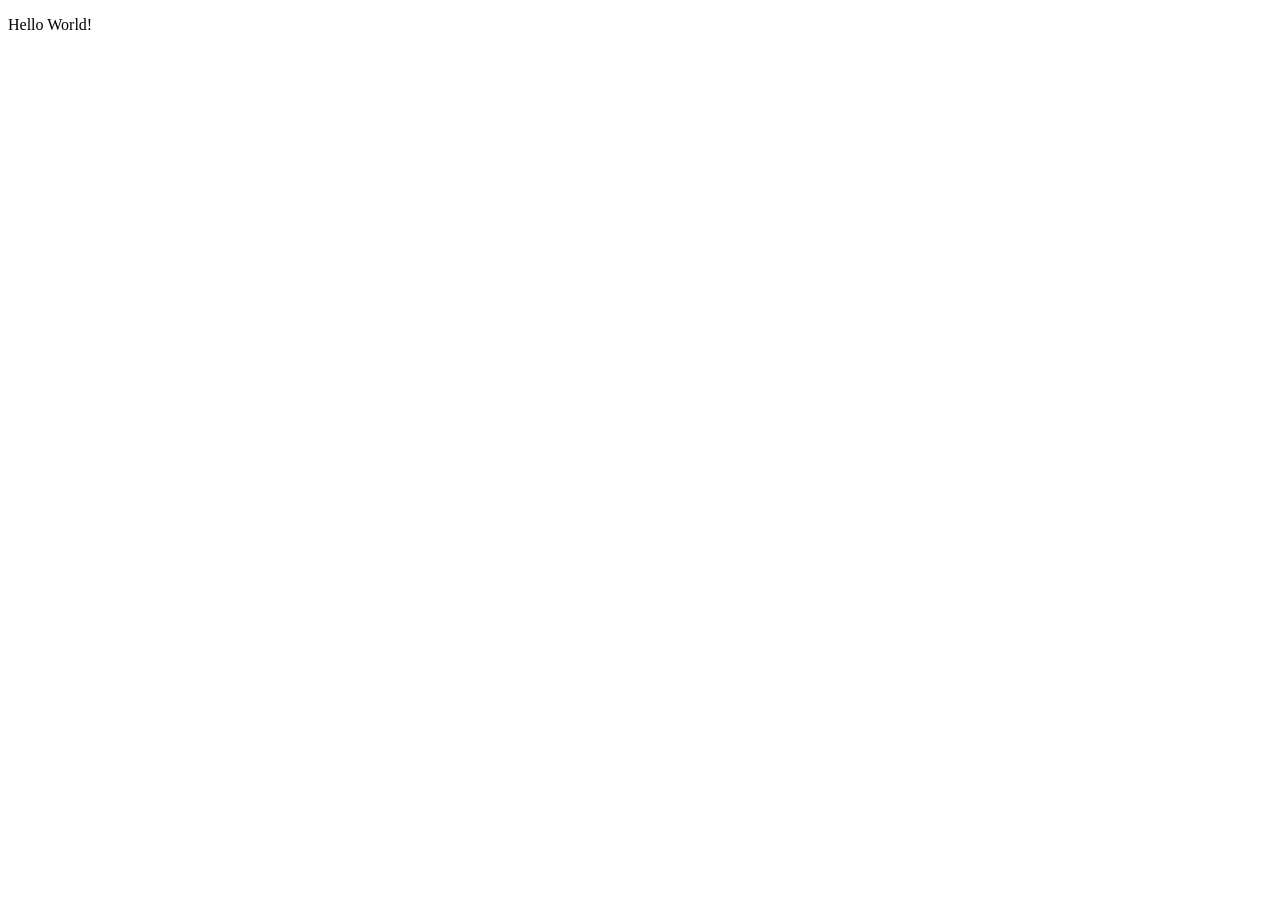
==== index.html @ ef6543f2 "Test!" ====
<!DOCTYPE html>
<html lang="en">
<head>
    <meta charset="UTF-8">
    <meta name="viewport" content="width=device-width, initial-scale=1.0">
    <title>Document</title>
</head>
<body>
    <p>Hello World!</p>
</body>
</html>
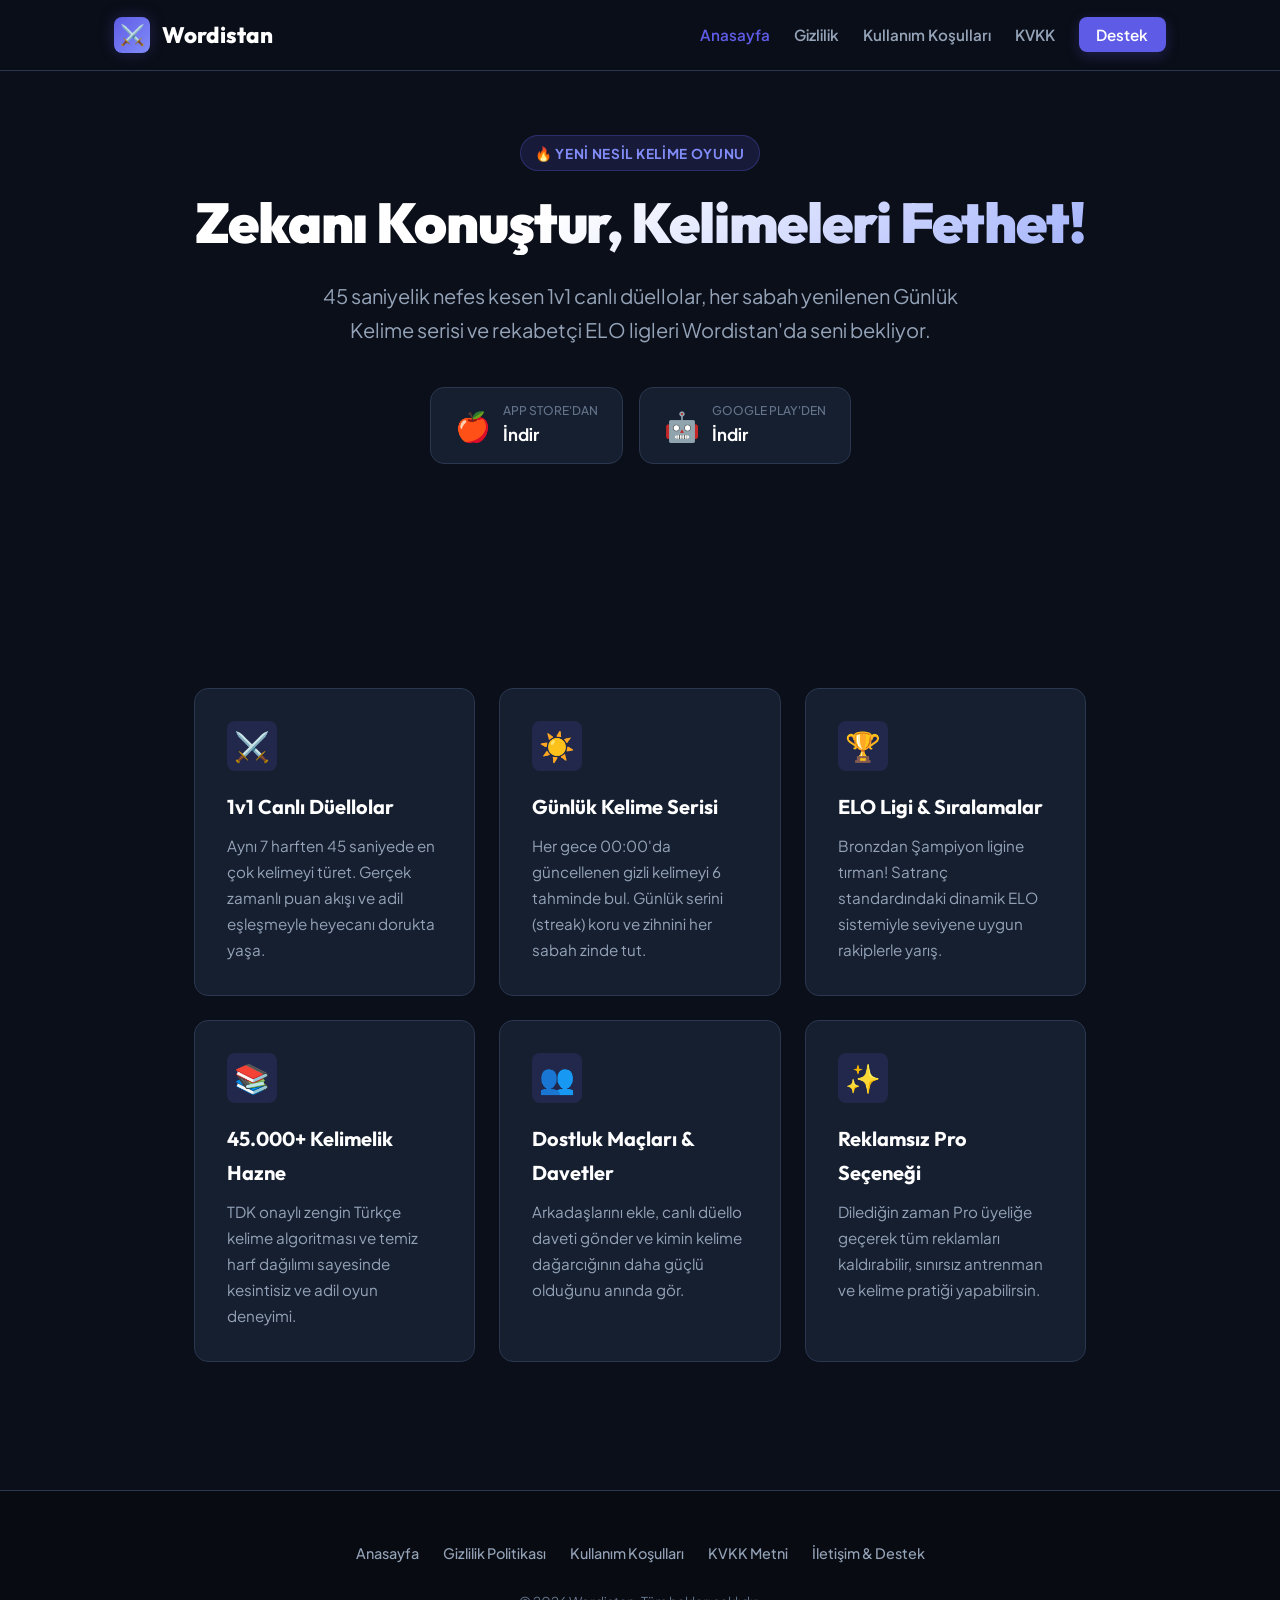
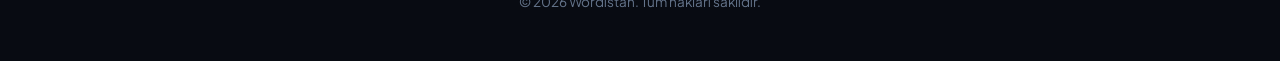
==== commit afd61465: "Add modern store-compliant legal pages (privacy, terms, kvkk, support) and landing page" ====
--- a/index.html
+++ b/index.html
@@ -1,11 +1,126 @@
 <!DOCTYPE html>
-<html lang="en">
+<html lang="tr">
 <head>
-    <meta charset="UTF-8">
-    <meta name="viewport" content="width=device-width, initial-scale=1.0">
-    <title>Document</title>
+  <meta charset="UTF-8">
+  <meta name="viewport" content="width=device-width, initial-scale=1.0">
+  <title>Wordistan - Canlı 1v1 Kelime Düelloları & Günlük Kelime</title>
+  <meta name="description" content="Wordistan (Worthy Words): 45 saniyelik nefes kesici 1v1 canlı kelime düelloları, günlük kelime serileri ve rekabetçi ELO ligleri.">
+  <link rel="preconnect" href="https://fonts.googleapis.com">
+  <link rel="preconnect" href="https://fonts.gstatic.com" crossorigin>
+  <link href="https://fonts.googleapis.com/css2?family=Outfit:wght@500;600;700;800;900&family=Plus+Jakarta+Sans:wght@400;500;600;700&display=swap" rel="stylesheet">
+  <link rel="stylesheet" href="style.css">
 </head>
 <body>
-    <p>Hello World!</p>
+
+  <!-- Navbar -->
+  <nav class="navbar">
+    <div class="nav-container">
+      <a href="index.html" class="brand">
+        <div class="brand-icon">⚔️</div>
+        <span>Wordistan</span>
+      </a>
+      <ul class="nav-links">
+        <li><a href="index.html" class="active">Anasayfa</a></li>
+        <li><a href="privacy.html">Gizlilik</a></li>
+        <li><a href="terms.html">Kullanım Koşulları</a></li>
+        <li><a href="kvkk.html">KVKK</a></li>
+        <li><a href="support.html" class="btn-nav">Destek</a></li>
+      </ul>
+    </div>
+  </nav>
+
+  <!-- Hero Section -->
+  <header class="hero container-wide">
+    <div class="badge">🔥 Yeni Nesil Kelime Oyunu</div>
+    <h1>Zekanı Konuştur, Kelimeleri Fethet!</h1>
+    <p>
+      45 saniyelik nefes kesen 1v1 canlı düellolar, her sabah yenilenen Günlük Kelime serisi ve rekabetçi ELO ligleri Wordistan'da seni bekliyor.
+    </p>
+
+    <div class="hero-actions">
+      <a href="#" class="btn-download">
+        <span class="btn-icon">🍎</span>
+        <div>
+          <span class="btn-text-small">App Store'dan</span>
+          <span class="btn-text-large">İndir</span>
+        </div>
+      </a>
+      <a href="#" class="btn-download">
+        <span class="btn-icon">🤖</span>
+        <div>
+          <span class="btn-text-small">Google Play'den</span>
+          <span class="btn-text-large">İndir</span>
+        </div>
+      </a>
+    </div>
+  </header>
+
+  <!-- Feature Grid -->
+  <main class="container-wide">
+    <div class="features-grid">
+      <div class="feature-card">
+        <div class="feature-icon">⚔️</div>
+        <h3 class="feature-title">1v1 Canlı Düellolar</h3>
+        <p class="feature-desc">
+          Aynı 7 harften 45 saniyede en çok kelimeyi türet. Gerçek zamanlı puan akışı ve adil eşleşmeyle heyecanı dorukta yaşa.
+        </p>
+      </div>
+
+      <div class="feature-card">
+        <div class="feature-icon">☀️</div>
+        <h3 class="feature-title">Günlük Kelime Serisi</h3>
+        <p class="feature-desc">
+          Her gece 00:00'da güncellenen gizli kelimeyi 6 tahminde bul. Günlük serini (streak) koru ve zihnini her sabah zinde tut.
+        </p>
+      </div>
+
+      <div class="feature-card">
+        <div class="feature-icon">🏆</div>
+        <h3 class="feature-title">ELO Ligi & Sıralamalar</h3>
+        <p class="feature-desc">
+          Bronzdan Şampiyon ligine tırman! Satranç standardındaki dinamik ELO sistemiyle seviyene uygun rakiplerle yarış.
+        </p>
+      </div>
+
+      <div class="feature-card">
+        <div class="feature-icon">📚</div>
+        <h3 class="feature-title">45.000+ Kelimelik Hazne</h3>
+        <p class="feature-desc">
+          TDK onaylı zengin Türkçe kelime algoritması ve temiz harf dağılımı sayesinde kesintisiz ve adil oyun deneyimi.
+        </p>
+      </div>
+
+      <div class="feature-card">
+        <div class="feature-icon">👥</div>
+        <h3 class="feature-title">Dostluk Maçları & Davetler</h3>
+        <p class="feature-desc">
+          Arkadaşlarını ekle, canlı düello daveti gönder ve kimin kelime dağarcığının daha güçlü olduğunu anında gör.
+        </p>
+      </div>
+
+      <div class="feature-card">
+        <div class="feature-icon">✨</div>
+        <h3 class="feature-title">Reklamsız Pro Seçeneği</h3>
+        <p class="feature-desc">
+          Dilediğin zaman Pro üyeliğe geçerek tüm reklamları kaldırabilir, sınırsız antrenman ve kelime pratiği yapabilirsin.
+        </p>
+      </div>
+    </div>
+  </main>
+
+  <!-- Footer -->
+  <footer class="footer">
+    <div class="footer-container">
+      <ul class="footer-links">
+        <li><a href="index.html">Anasayfa</a></li>
+        <li><a href="privacy.html">Gizlilik Politikası</a></li>
+        <li><a href="terms.html">Kullanım Koşulları</a></li>
+        <li><a href="kvkk.html">KVKK Metni</a></li>
+        <li><a href="support.html">İletişim & Destek</a></li>
+      </ul>
+      <p class="copyright">© 2026 Wordistan. Tüm hakları saklıdır.</p>
+    </div>
+  </footer>
+
 </body>
-</html>+</html>
--- a/style.css
+++ b/style.css
@@ -0,0 +1,445 @@
+:root {
+  --primary: #5e5ce6;
+  --primary-hover: #4b48d6;
+  --primary-glow: rgba(94, 92, 230, 0.25);
+  --secondary: #ff9f0a;
+  --bg-color: #0b0f19;
+  --surface-color: #161f30;
+  --surface-hover: #1e293b;
+  --surface-border: #2a374f;
+  --text-main: #f8fafc;
+  --text-muted: #94a3b8;
+  --text-dim: #64748b;
+  --accent-green: #10b981;
+  --accent-red: #ef4444;
+  --radius-sm: 8px;
+  --radius-md: 14px;
+  --radius-lg: 20px;
+  --font-sans: 'Plus Jakarta Sans', -apple-system, BlinkMacSystemFont, 'Segoe UI', Roboto, Helvetica, Arial, sans-serif;
+  --font-heading: 'Outfit', var(--font-sans);
+}
+
+* {
+  box-sizing: border-box;
+  margin: 0;
+  padding: 0;
+}
+
+body {
+  background-color: var(--bg-color);
+  color: var(--text-main);
+  font-family: var(--font-sans);
+  line-height: 1.7;
+  font-size: 16px;
+  -webkit-font-smoothing: antialiased;
+  min-height: 100vh;
+  display: flex;
+  flex-direction: column;
+}
+
+a {
+  color: var(--primary);
+  text-decoration: none;
+  transition: all 0.2s ease;
+}
+
+a:hover {
+  color: #818cf8;
+  text-decoration: underline;
+}
+
+/* ─── Navbar ─── */
+.navbar {
+  position: sticky;
+  top: 0;
+  z-index: 100;
+  background: rgba(11, 15, 25, 0.85);
+  backdrop-filter: blur(16px);
+  -webkit-backdrop-filter: blur(16px);
+  border-bottom: 1px solid var(--surface-border);
+  padding: 1rem 0;
+}
+
+.nav-container {
+  max-width: 1100px;
+  margin: 0 auto;
+  padding: 0 1.5rem;
+  display: flex;
+  align-items: center;
+  justify-content: space-between;
+}
+
+.brand {
+  display: flex;
+  align-items: center;
+  gap: 0.75rem;
+  font-family: var(--font-heading);
+  font-size: 1.4rem;
+  font-weight: 800;
+  color: #fff;
+  text-decoration: none;
+}
+
+.brand:hover {
+  text-decoration: none;
+}
+
+.brand-icon {
+  width: 36px;
+  height: 36px;
+  border-radius: var(--radius-sm);
+  background: linear-gradient(135deg, var(--primary), #818cf8);
+  display: flex;
+  align-items: center;
+  justify-content: center;
+  font-size: 1.25rem;
+  box-shadow: 0 0 16px var(--primary-glow);
+}
+
+.nav-links {
+  display: flex;
+  align-items: center;
+  gap: 1.5rem;
+  list-style: none;
+}
+
+.nav-links a {
+  color: var(--text-muted);
+  font-size: 0.95rem;
+  font-weight: 600;
+}
+
+.nav-links a:hover,
+.nav-links a.active {
+  color: #fff;
+  text-decoration: none;
+}
+
+.nav-links a.active {
+  color: var(--primary);
+}
+
+.btn-nav {
+  padding: 0.5rem 1.1rem;
+  border-radius: var(--radius-sm);
+  background: var(--primary);
+  color: #fff !important;
+  font-weight: 700;
+  box-shadow: 0 4px 14px var(--primary-glow);
+}
+
+.btn-nav:hover {
+  background: var(--primary-hover);
+  transform: translateY(-1px);
+}
+
+/* ─── Container ─── */
+.container {
+  max-width: 900px;
+  margin: 0 auto;
+  padding: 3rem 1.5rem;
+  flex: 1;
+}
+
+.container-wide {
+  max-width: 1100px;
+  margin: 0 auto;
+  padding: 4rem 1.5rem;
+  flex: 1;
+}
+
+/* ─── Header & Badges ─── */
+.doc-header {
+  text-align: center;
+  margin-bottom: 3.5rem;
+}
+
+.badge {
+  display: inline-flex;
+  align-items: center;
+  gap: 0.5rem;
+  padding: 0.35rem 0.85rem;
+  background: rgba(94, 92, 230, 0.15);
+  border: 1px solid rgba(94, 92, 230, 0.3);
+  border-radius: 9999px;
+  color: #818cf8;
+  font-size: 0.85rem;
+  font-weight: 700;
+  text-transform: uppercase;
+  letter-spacing: 0.05em;
+  margin-bottom: 1.2rem;
+}
+
+.doc-title {
+  font-family: var(--font-heading);
+  font-size: 2.5rem;
+  font-weight: 800;
+  color: #fff;
+  line-height: 1.2;
+  margin-bottom: 1rem;
+}
+
+.doc-subtitle {
+  color: var(--text-muted);
+  font-size: 1.05rem;
+  max-width: 650px;
+  margin: 0 auto;
+}
+
+.last-updated {
+  display: inline-block;
+  margin-top: 0.8rem;
+  font-size: 0.85rem;
+  color: var(--text-dim);
+}
+
+/* ─── Legal Content Box ─── */
+.legal-card {
+  background: var(--surface-color);
+  border: 1px solid var(--surface-border);
+  border-radius: var(--radius-lg);
+  padding: 2.5rem;
+  box-shadow: 0 10px 30px rgba(0, 0, 0, 0.25);
+  margin-bottom: 2rem;
+}
+
+.legal-section {
+  margin-bottom: 2.5rem;
+}
+
+.legal-section:last-child {
+  margin-bottom: 0;
+}
+
+.legal-section h2 {
+  font-family: var(--font-heading);
+  font-size: 1.4rem;
+  font-weight: 700;
+  color: #fff;
+  margin-bottom: 1rem;
+  padding-bottom: 0.5rem;
+  border-bottom: 1px solid var(--surface-border);
+  display: flex;
+  align-items: center;
+  gap: 0.5rem;
+}
+
+.legal-section h3 {
+  font-size: 1.1rem;
+  font-weight: 700;
+  color: #cbd5e1;
+  margin: 1.2rem 0 0.6rem;
+}
+
+.legal-section p {
+  color: #cbd5e1;
+  margin-bottom: 1rem;
+}
+
+.legal-section ul,
+.legal-section ol {
+  margin-left: 1.5rem;
+  margin-bottom: 1.2rem;
+  color: #cbd5e1;
+}
+
+.legal-section li {
+  margin-bottom: 0.5rem;
+}
+
+.callout {
+  background: rgba(94, 92, 230, 0.1);
+  border-left: 4px solid var(--primary);
+  border-radius: 0 var(--radius-sm) var(--radius-sm) 0;
+  padding: 1.2rem 1.5rem;
+  margin: 1.5rem 0;
+  color: #e2e8f0;
+}
+
+.callout-warning {
+  background: rgba(255, 159, 10, 0.1);
+  border-left-color: var(--secondary);
+}
+
+.callout-success {
+  background: rgba(16, 185, 129, 0.1);
+  border-left-color: var(--accent-green);
+}
+
+/* ─── Hero Section (Index) ─── */
+.hero {
+  text-align: center;
+  padding: 4rem 1rem 3rem;
+}
+
+.hero h1 {
+  font-family: var(--font-heading);
+  font-size: 3.5rem;
+  font-weight: 900;
+  letter-spacing: -0.02em;
+  line-height: 1.15;
+  margin-bottom: 1.5rem;
+  background: linear-gradient(135deg, #fff 40%, #a5b4fc 100%);
+  -webkit-background-clip: text;
+  -webkit-text-fill-color: transparent;
+}
+
+.hero p {
+  font-size: 1.25rem;
+  color: var(--text-muted);
+  max-width: 650px;
+  margin: 0 auto 2.5rem;
+}
+
+.hero-actions {
+  display: flex;
+  justify-content: center;
+  gap: 1rem;
+  flex-wrap: wrap;
+  margin-bottom: 3rem;
+}
+
+.btn-download {
+  display: inline-flex;
+  align-items: center;
+  gap: 0.75rem;
+  background: var(--surface-color);
+  border: 1px solid var(--surface-border);
+  padding: 0.8rem 1.5rem;
+  border-radius: var(--radius-md);
+  color: #fff;
+  font-weight: 700;
+  text-align: left;
+  transition: all 0.2s;
+}
+
+.btn-download:hover {
+  background: var(--surface-hover);
+  border-color: var(--primary);
+  transform: translateY(-2px);
+  text-decoration: none;
+}
+
+.btn-download .btn-icon {
+  font-size: 1.8rem;
+}
+
+.btn-download .btn-text-small {
+  display: block;
+  font-size: 0.75rem;
+  color: var(--text-dim);
+  font-weight: 500;
+  text-transform: uppercase;
+}
+
+.btn-download .btn-text-large {
+  display: block;
+  font-size: 1.05rem;
+  font-weight: 700;
+}
+
+/* ─── Feature Grid ─── */
+.features-grid {
+  display: grid;
+  grid-template-columns: repeat(auto-fit, minmax(280px, 1fr));
+  gap: 1.5rem;
+  margin: 4rem 0;
+}
+
+.feature-card {
+  background: var(--surface-color);
+  border: 1px solid var(--surface-border);
+  border-radius: var(--radius-md);
+  padding: 2rem;
+  transition: all 0.3s ease;
+}
+
+.feature-card:hover {
+  border-color: var(--primary);
+  transform: translateY(-4px);
+  box-shadow: 0 12px 30px rgba(0, 0, 0, 0.3);
+}
+
+.feature-icon {
+  width: 50px;
+  height: 50px;
+  border-radius: var(--radius-sm);
+  background: rgba(94, 92, 230, 0.15);
+  display: flex;
+  align-items: center;
+  justify-content: center;
+  font-size: 1.8rem;
+  margin-bottom: 1.2rem;
+}
+
+.feature-title {
+  font-family: var(--font-heading);
+  font-size: 1.25rem;
+  font-weight: 700;
+  color: #fff;
+  margin-bottom: 0.6rem;
+}
+
+.feature-desc {
+  color: var(--text-muted);
+  font-size: 0.95rem;
+}
+
+/* ─── Footer ─── */
+.footer {
+  border-top: 1px solid var(--surface-border);
+  background: #080b12;
+  padding: 3rem 0;
+  margin-top: auto;
+}
+
+.footer-container {
+  max-width: 1100px;
+  margin: 0 auto;
+  padding: 0 1.5rem;
+  display: flex;
+  flex-direction: column;
+  align-items: center;
+  gap: 1.5rem;
+  text-align: center;
+}
+
+.footer-links {
+  display: flex;
+  flex-wrap: wrap;
+  justify-content: center;
+  gap: 1.5rem;
+  list-style: none;
+}
+
+.footer-links a {
+  color: var(--text-muted);
+  font-size: 0.9rem;
+  font-weight: 500;
+}
+
+.footer-links a:hover {
+  color: #fff;
+}
+
+.copyright {
+  font-size: 0.85rem;
+  color: var(--text-dim);
+}
+
+/* ─── Responsive ─── */
+@media (max-width: 768px) {
+  .hero h1 {
+    font-size: 2.4rem;
+  }
+  .doc-title {
+    font-size: 1.9rem;
+  }
+  .legal-card {
+    padding: 1.5rem;
+  }
+  .nav-links {
+    gap: 0.85rem;
+    font-size: 0.85rem;
+  }
+}
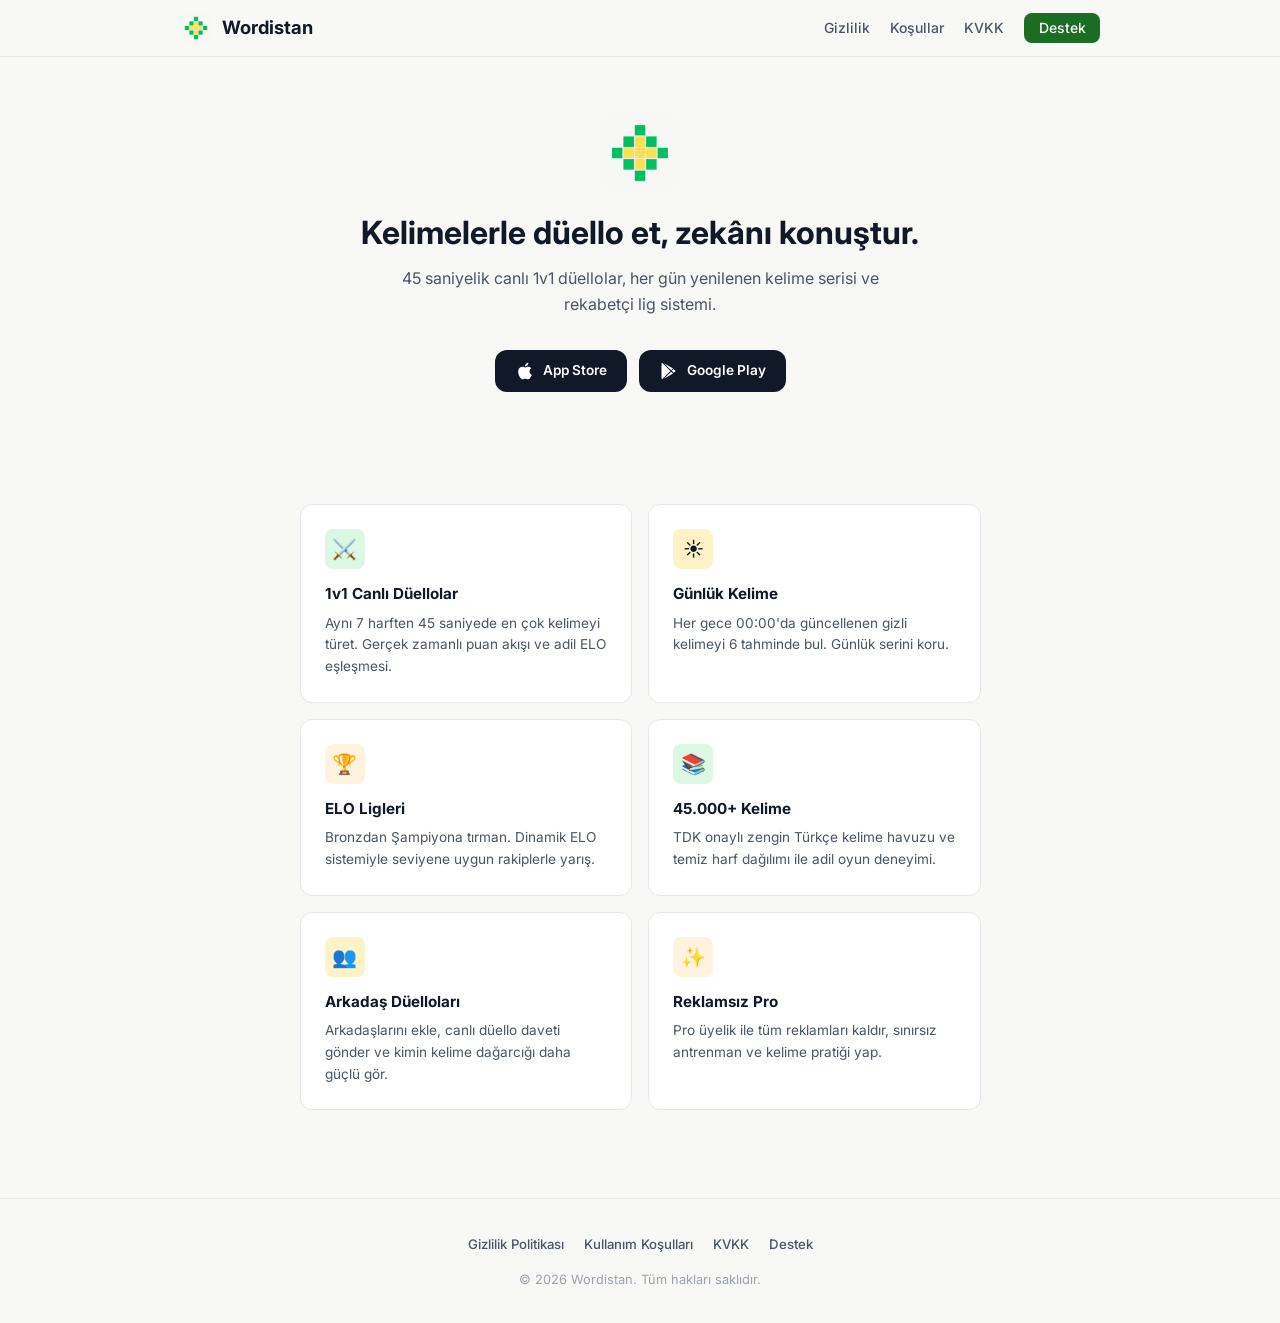
==== commit 7fb5ec22: "redesign: clean minimalist UI matching app theme (emerald/off-white)" ====
--- a/index.html
+++ b/index.html
@@ -1,126 +1,114 @@
 <!DOCTYPE html>
 <html lang="tr">
+
 <head>
   <meta charset="UTF-8">
   <meta name="viewport" content="width=device-width, initial-scale=1.0">
-  <title>Wordistan - Canlı 1v1 Kelime Düelloları & Günlük Kelime</title>
-  <meta name="description" content="Wordistan (Worthy Words): 45 saniyelik nefes kesici 1v1 canlı kelime düelloları, günlük kelime serileri ve rekabetçi ELO ligleri.">
-  <link rel="preconnect" href="https://fonts.googleapis.com">
-  <link rel="preconnect" href="https://fonts.gstatic.com" crossorigin>
-  <link href="https://fonts.googleapis.com/css2?family=Outfit:wght@500;600;700;800;900&family=Plus+Jakarta+Sans:wght@400;500;600;700&display=swap" rel="stylesheet">
+  <title>Wordistan — Kelime Düellosu</title>
+  <meta name="description"
+    content="Wordistan: 45 saniyelik 1v1 canlı kelime düelloları, günlük kelime serisi ve rekabetçi ELO ligleri.">
+  <link rel="icon" type="image/png" href="assets/app-icon.png">
   <link rel="stylesheet" href="style.css">
 </head>
+
 <body>
 
-  <!-- Navbar -->
+
   <nav class="navbar">
     <div class="nav-container">
       <a href="index.html" class="brand">
-        <div class="brand-icon">⚔️</div>
+        <img src="assets/app-icon.png" alt="Wordistan" class="brand-icon">
         <span>Wordistan</span>
       </a>
+      <button class="nav-toggle" onclick="document.querySelector('.nav-links').classList.toggle('open')"
+        aria-label="Menü">
+        <svg width="22" height="22" viewBox="0 0 24 24" fill="none" stroke="#111827" stroke-width="2">
+          <path d="M3 12h18M3 6h18M3 18h18" />
+        </svg>
+      </button>
       <ul class="nav-links">
-        <li><a href="index.html" class="active">Anasayfa</a></li>
         <li><a href="privacy.html">Gizlilik</a></li>
-        <li><a href="terms.html">Kullanım Koşulları</a></li>
+        <li><a href="terms.html">Koşullar</a></li>
         <li><a href="kvkk.html">KVKK</a></li>
         <li><a href="support.html" class="btn-nav">Destek</a></li>
       </ul>
     </div>
   </nav>
 
-  <!-- Hero Section -->
   <header class="hero container-wide">
-    <div class="badge">🔥 Yeni Nesil Kelime Oyunu</div>
-    <h1>Zekanı Konuştur, Kelimeleri Fethet!</h1>
-    <p>
-      45 saniyelik nefes kesen 1v1 canlı düellolar, her sabah yenilenen Günlük Kelime serisi ve rekabetçi ELO ligleri Wordistan'da seni bekliyor.
-    </p>
-
+    <img src="assets/app-icon.png" alt="Wordistan" class="hero-icon">
+    <h1>Kelimelerle düello et, zekânı konuştur.</h1>
+    <p>45 saniyelik canlı 1v1 düellolar, her gün yenilenen kelime serisi ve rekabetçi lig sistemi.</p>
     <div class="hero-actions">
-      <a href="#" class="btn-download">
-        <span class="btn-icon">🍎</span>
-        <div>
-          <span class="btn-text-small">App Store'dan</span>
-          <span class="btn-text-large">İndir</span>
-        </div>
+      <a href="#" class="btn-store">
+        <svg viewBox="0 0 24 24">
+          <path
+            d="M18.71 19.5c-.83 1.24-1.71 2.45-3.05 2.47-1.34.03-1.77-.79-3.29-.79-1.53 0-2 .77-3.27.82-1.31.05-2.3-1.32-3.14-2.53C4.25 17 2.94 12.45 4.7 9.39c.87-1.52 2.43-2.48 4.12-2.51 1.28-.02 2.5.87 3.29.87.78 0 2.26-1.07 3.8-.91.65.03 2.47.26 3.64 1.98-.09.06-2.17 1.28-2.15 3.81.03 3.02 2.65 4.03 2.68 4.04-.03.07-.42 1.44-1.38 2.83" />
+          <path
+            d="M13 3.5c.73-.83 1.94-1.46 2.94-1.5.13 1.17-.34 2.35-1.04 3.19-.69.85-1.83 1.51-2.95 1.42-.15-1.15.41-2.35 1.05-3.11" />
+        </svg>
+        App Store
       </a>
-      <a href="#" class="btn-download">
-        <span class="btn-icon">🤖</span>
-        <div>
-          <span class="btn-text-small">Google Play'den</span>
-          <span class="btn-text-large">İndir</span>
-        </div>
+      <a href="#" class="btn-store">
+        <svg viewBox="0 0 24 24">
+          <path
+            d="M3 20.5v-17c0-.59.34-1.11.84-1.35L13.69 12l-9.85 9.85c-.5-.24-.84-.76-.84-1.35zm13.81-5.38L6.05 21.34l8.49-8.49 2.27 2.27zm.91-.91L19.97 12 17.72 9.79l-2.76 1.66 2.76 2.76zM6.05 2.66l10.76 6.22-2.27 2.27-8.49-8.49z" />
+        </svg>
+        Google Play
       </a>
     </div>
   </header>
 
-  <!-- Feature Grid -->
   <main class="container-wide">
     <div class="features-grid">
       <div class="feature-card">
-        <div class="feature-icon">⚔️</div>
+        <div class="feature-icon green">⚔️</div>
         <h3 class="feature-title">1v1 Canlı Düellolar</h3>
-        <p class="feature-desc">
-          Aynı 7 harften 45 saniyede en çok kelimeyi türet. Gerçek zamanlı puan akışı ve adil eşleşmeyle heyecanı dorukta yaşa.
+        <p class="feature-desc">Aynı 7 harften 45 saniyede en çok kelimeyi türet. Gerçek zamanlı puan akışı ve adil ELO
+          eşleşmesi.</p>
+      </div>
+      <div class="feature-card">
+        <div class="feature-icon amber">☀️</div>
+        <h3 class="feature-title">Günlük Kelime</h3>
+        <p class="feature-desc">Her gece 00:00'da güncellenen gizli kelimeyi 6 tahminde bul. Günlük serini koru.</p>
+      </div>
+      <div class="feature-card">
+        <div class="feature-icon accent">🏆</div>
+        <h3 class="feature-title">ELO Ligleri</h3>
+        <p class="feature-desc">Bronzdan Şampiyona tırman. Dinamik ELO sistemiyle seviyene uygun rakiplerle yarış.</p>
+      </div>
+      <div class="feature-card">
+        <div class="feature-icon green">📚</div>
+        <h3 class="feature-title">45.000+ Kelime</h3>
+        <p class="feature-desc">TDK onaylı zengin Türkçe kelime havuzu ve temiz harf dağılımı ile adil oyun deneyimi.
         </p>
       </div>
-
       <div class="feature-card">
-        <div class="feature-icon">☀️</div>
-        <h3 class="feature-title">Günlük Kelime Serisi</h3>
-        <p class="feature-desc">
-          Her gece 00:00'da güncellenen gizli kelimeyi 6 tahminde bul. Günlük serini (streak) koru ve zihnini her sabah zinde tut.
+        <div class="feature-icon amber">👥</div>
+        <h3 class="feature-title">Arkadaş Düelloları</h3>
+        <p class="feature-desc">Arkadaşlarını ekle, canlı düello daveti gönder ve kimin kelime dağarcığı daha güçlü gör.
         </p>
       </div>
-
       <div class="feature-card">
-        <div class="feature-icon">🏆</div>
-        <h3 class="feature-title">ELO Ligi & Sıralamalar</h3>
-        <p class="feature-desc">
-          Bronzdan Şampiyon ligine tırman! Satranç standardındaki dinamik ELO sistemiyle seviyene uygun rakiplerle yarış.
-        </p>
-      </div>
-
-      <div class="feature-card">
-        <div class="feature-icon">📚</div>
-        <h3 class="feature-title">45.000+ Kelimelik Hazne</h3>
-        <p class="feature-desc">
-          TDK onaylı zengin Türkçe kelime algoritması ve temiz harf dağılımı sayesinde kesintisiz ve adil oyun deneyimi.
-        </p>
-      </div>
-
-      <div class="feature-card">
-        <div class="feature-icon">👥</div>
-        <h3 class="feature-title">Dostluk Maçları & Davetler</h3>
-        <p class="feature-desc">
-          Arkadaşlarını ekle, canlı düello daveti gönder ve kimin kelime dağarcığının daha güçlü olduğunu anında gör.
-        </p>
-      </div>
-
-      <div class="feature-card">
-        <div class="feature-icon">✨</div>
-        <h3 class="feature-title">Reklamsız Pro Seçeneği</h3>
-        <p class="feature-desc">
-          Dilediğin zaman Pro üyeliğe geçerek tüm reklamları kaldırabilir, sınırsız antrenman ve kelime pratiği yapabilirsin.
-        </p>
+        <div class="feature-icon accent">✨</div>
+        <h3 class="feature-title">Reklamsız Pro</h3>
+        <p class="feature-desc">Pro üyelik ile tüm reklamları kaldır, sınırsız antrenman ve kelime pratiği yap.</p>
       </div>
     </div>
   </main>
 
-  <!-- Footer -->
   <footer class="footer">
     <div class="footer-container">
       <ul class="footer-links">
-        <li><a href="index.html">Anasayfa</a></li>
         <li><a href="privacy.html">Gizlilik Politikası</a></li>
         <li><a href="terms.html">Kullanım Koşulları</a></li>
-        <li><a href="kvkk.html">KVKK Metni</a></li>
-        <li><a href="support.html">İletişim & Destek</a></li>
+        <li><a href="kvkk.html">KVKK</a></li>
+        <li><a href="support.html">Destek</a></li>
       </ul>
       <p class="copyright">© 2026 Wordistan. Tüm hakları saklıdır.</p>
     </div>
   </footer>
 
 </body>
-</html>
+
+</html>
--- a/style.css
+++ b/style.css
@@ -1,36 +1,52 @@
+/* ─── Wordistan Design System ───
+   App palette: 60/30/10 rule
+   60% warm off-white surfaces
+   30% deep emerald green brand
+   10% warm amber accent
+   ─────────────────────────────── */
+
+@import url('https://fonts.googleapis.com/css2?family=Inter:wght@400;500;600;700&display=swap');
+
 :root {
-  --primary: #5e5ce6;
-  --primary-hover: #4b48d6;
-  --primary-glow: rgba(94, 92, 230, 0.25);
-  --secondary: #ff9f0a;
-  --bg-color: #0b0f19;
-  --surface-color: #161f30;
-  --surface-hover: #1e293b;
-  --surface-border: #2a374f;
-  --text-main: #f8fafc;
-  --text-muted: #94a3b8;
-  --text-dim: #64748b;
-  --accent-green: #10b981;
-  --accent-red: #ef4444;
+  --bg: #F8F8F6;
+  --surface: #FFFFFF;
+  --surface-dim: #F1F3F5;
+  --border: #E5E7EB;
+  --border-strong: #D1D5DB;
+
+  --text: #111827;
+  --text-secondary: #4B5563;
+  --text-muted: #9CA3AF;
+
+  --primary: #1B6D24;
+  --primary-dark: #14532D;
+  --primary-light: #DCF7E3;
+  --primary-hover: #166534;
+
+  --accent: #E65100;
+  --accent-light: #FFF3E0;
+
+  --amber: #D97706;
+  --amber-light: #FEF3C7;
+
+  --radius: 12px;
   --radius-sm: 8px;
-  --radius-md: 14px;
-  --radius-lg: 20px;
-  --font-sans: 'Plus Jakarta Sans', -apple-system, BlinkMacSystemFont, 'Segoe UI', Roboto, Helvetica, Arial, sans-serif;
-  --font-heading: 'Outfit', var(--font-sans);
-}
-
-* {
-  box-sizing: border-box;
-  margin: 0;
-  padding: 0;
-}
+  --radius-lg: 16px;
+  --font: 'Inter', -apple-system, BlinkMacSystemFont, 'Segoe UI', Roboto, sans-serif;
+  --max-w: 720px;
+  --max-w-wide: 960px;
+}
+
+* { box-sizing: border-box; margin: 0; padding: 0; }
+
+html { scroll-behavior: smooth; }
 
 body {
-  background-color: var(--bg-color);
-  color: var(--text-main);
-  font-family: var(--font-sans);
+  background: var(--bg);
+  color: var(--text);
+  font-family: var(--font);
+  font-size: 15px;
   line-height: 1.7;
-  font-size: 16px;
   -webkit-font-smoothing: antialiased;
   min-height: 100vh;
   display: flex;
@@ -40,30 +56,25 @@
 a {
   color: var(--primary);
   text-decoration: none;
-  transition: all 0.2s ease;
-}
-
-a:hover {
-  color: #818cf8;
-  text-decoration: underline;
-}
-
-/* ─── Navbar ─── */
+  transition: color 0.15s;
+}
+a:hover { color: var(--primary-dark); text-decoration: underline; }
+
+/* ─── Header / Navbar ─── */
 .navbar {
   position: sticky;
   top: 0;
   z-index: 100;
-  background: rgba(11, 15, 25, 0.85);
-  backdrop-filter: blur(16px);
-  -webkit-backdrop-filter: blur(16px);
-  border-bottom: 1px solid var(--surface-border);
-  padding: 1rem 0;
+  background: rgba(248, 248, 246, 0.92);
+  backdrop-filter: blur(12px);
+  -webkit-backdrop-filter: blur(12px);
+  border-bottom: 1px solid var(--border);
 }
 
 .nav-container {
-  max-width: 1100px;
+  max-width: var(--max-w-wide);
   margin: 0 auto;
-  padding: 0 1.5rem;
+  padding: 0.75rem 1.25rem;
   display: flex;
   align-items: center;
   justify-content: space-between;
@@ -72,335 +83,361 @@
 .brand {
   display: flex;
   align-items: center;
-  gap: 0.75rem;
-  font-family: var(--font-heading);
-  font-size: 1.4rem;
-  font-weight: 800;
-  color: #fff;
+  gap: 0.6rem;
+  font-weight: 700;
+  font-size: 1.15rem;
+  color: var(--text);
   text-decoration: none;
 }
-
-.brand:hover {
-  text-decoration: none;
-}
+.brand:hover { text-decoration: none; }
 
 .brand-icon {
-  width: 36px;
-  height: 36px;
+  width: 32px;
+  height: 32px;
   border-radius: var(--radius-sm);
-  background: linear-gradient(135deg, var(--primary), #818cf8);
-  display: flex;
-  align-items: center;
-  justify-content: center;
-  font-size: 1.25rem;
-  box-shadow: 0 0 16px var(--primary-glow);
+  object-fit: cover;
 }
 
 .nav-links {
   display: flex;
   align-items: center;
-  gap: 1.5rem;
+  gap: 1.25rem;
   list-style: none;
 }
-
 .nav-links a {
-  color: var(--text-muted);
-  font-size: 0.95rem;
-  font-weight: 600;
-}
-
+  color: var(--text-secondary);
+  font-size: 0.875rem;
+  font-weight: 500;
+  transition: color 0.15s;
+}
 .nav-links a:hover,
 .nav-links a.active {
-  color: #fff;
+  color: var(--text);
   text-decoration: none;
 }
-
 .nav-links a.active {
   color: var(--primary);
+  font-weight: 600;
 }
 
 .btn-nav {
-  padding: 0.5rem 1.1rem;
+  padding: 0.4rem 0.9rem;
   border-radius: var(--radius-sm);
   background: var(--primary);
   color: #fff !important;
-  font-weight: 700;
-  box-shadow: 0 4px 14px var(--primary-glow);
-}
-
+  font-weight: 600;
+  font-size: 0.85rem;
+}
 .btn-nav:hover {
   background: var(--primary-hover);
-  transform: translateY(-1px);
+  color: #fff !important;
+  text-decoration: none;
+}
+
+/* ─── Mobile Nav ─── */
+.nav-toggle {
+  display: none;
+  background: none;
+  border: none;
+  cursor: pointer;
+  padding: 0.25rem;
+}
+.nav-toggle svg { display: block; }
+
+@media (max-width: 640px) {
+  .nav-toggle { display: block; }
+  .nav-links {
+    display: none;
+    position: absolute;
+    top: 100%;
+    left: 0;
+    right: 0;
+    background: var(--surface);
+    border-bottom: 1px solid var(--border);
+    flex-direction: column;
+    padding: 1rem 1.25rem;
+    gap: 0.75rem;
+  }
+  .nav-links.open { display: flex; }
 }
 
 /* ─── Container ─── */
 .container {
-  max-width: 900px;
+  max-width: var(--max-w);
   margin: 0 auto;
-  padding: 3rem 1.5rem;
+  padding: 2.5rem 1.25rem 3rem;
   flex: 1;
 }
-
 .container-wide {
-  max-width: 1100px;
+  max-width: var(--max-w-wide);
   margin: 0 auto;
-  padding: 4rem 1.5rem;
+  padding: 2.5rem 1.25rem 3rem;
   flex: 1;
 }
 
-/* ─── Header & Badges ─── */
+/* ─── Document Header ─── */
 .doc-header {
-  text-align: center;
-  margin-bottom: 3.5rem;
-}
-
-.badge {
-  display: inline-flex;
-  align-items: center;
-  gap: 0.5rem;
-  padding: 0.35rem 0.85rem;
-  background: rgba(94, 92, 230, 0.15);
-  border: 1px solid rgba(94, 92, 230, 0.3);
+  margin-bottom: 2rem;
+  padding-bottom: 1.5rem;
+  border-bottom: 1px solid var(--border);
+}
+
+.doc-header .badge {
+  display: inline-block;
+  padding: 0.2rem 0.65rem;
+  background: var(--primary-light);
+  color: var(--primary);
+  font-size: 0.75rem;
+  font-weight: 600;
   border-radius: 9999px;
-  color: #818cf8;
-  font-size: 0.85rem;
-  font-weight: 700;
-  text-transform: uppercase;
-  letter-spacing: 0.05em;
-  margin-bottom: 1.2rem;
+  letter-spacing: 0.02em;
+  margin-bottom: 0.75rem;
 }
 
 .doc-title {
-  font-family: var(--font-heading);
-  font-size: 2.5rem;
-  font-weight: 800;
-  color: #fff;
-  line-height: 1.2;
-  margin-bottom: 1rem;
+  font-size: 1.6rem;
+  font-weight: 700;
+  color: var(--text);
+  line-height: 1.3;
+  margin-bottom: 0.4rem;
 }
 
 .doc-subtitle {
-  color: var(--text-muted);
-  font-size: 1.05rem;
-  max-width: 650px;
-  margin: 0 auto;
+  color: var(--text-secondary);
+  font-size: 0.95rem;
+  line-height: 1.6;
 }
 
 .last-updated {
   display: inline-block;
-  margin-top: 0.8rem;
-  font-size: 0.85rem;
-  color: var(--text-dim);
-}
-
-/* ─── Legal Content Box ─── */
+  margin-top: 0.5rem;
+  font-size: 0.8rem;
+  color: var(--text-muted);
+}
+
+/* ─── Legal Content ─── */
 .legal-card {
-  background: var(--surface-color);
-  border: 1px solid var(--surface-border);
+  background: var(--surface);
+  border: 1px solid var(--border);
   border-radius: var(--radius-lg);
-  padding: 2.5rem;
-  box-shadow: 0 10px 30px rgba(0, 0, 0, 0.25);
+  padding: 2rem;
+}
+
+.legal-section {
   margin-bottom: 2rem;
-}
-
-.legal-section {
-  margin-bottom: 2.5rem;
-}
-
+  padding-bottom: 1.5rem;
+  border-bottom: 1px solid var(--surface-dim);
+}
 .legal-section:last-child {
   margin-bottom: 0;
+  padding-bottom: 0;
+  border-bottom: none;
 }
 
 .legal-section h2 {
-  font-family: var(--font-heading);
-  font-size: 1.4rem;
-  font-weight: 700;
-  color: #fff;
-  margin-bottom: 1rem;
-  padding-bottom: 0.5rem;
-  border-bottom: 1px solid var(--surface-border);
-  display: flex;
-  align-items: center;
-  gap: 0.5rem;
+  font-size: 1.05rem;
+  font-weight: 700;
+  color: var(--text);
+  margin-bottom: 0.6rem;
 }
 
 .legal-section h3 {
-  font-size: 1.1rem;
-  font-weight: 700;
-  color: #cbd5e1;
-  margin: 1.2rem 0 0.6rem;
+  font-size: 0.95rem;
+  font-weight: 600;
+  color: var(--text);
+  margin: 1rem 0 0.4rem;
 }
 
 .legal-section p {
-  color: #cbd5e1;
-  margin-bottom: 1rem;
+  color: var(--text-secondary);
+  margin-bottom: 0.75rem;
+  font-size: 0.9rem;
+  line-height: 1.7;
 }
 
 .legal-section ul,
 .legal-section ol {
-  margin-left: 1.5rem;
-  margin-bottom: 1.2rem;
-  color: #cbd5e1;
-}
-
-.legal-section li {
-  margin-bottom: 0.5rem;
-}
+  margin-left: 1.25rem;
+  margin-bottom: 0.75rem;
+  color: var(--text-secondary);
+  font-size: 0.9rem;
+}
+.legal-section li { margin-bottom: 0.35rem; }
 
 .callout {
-  background: rgba(94, 92, 230, 0.1);
-  border-left: 4px solid var(--primary);
+  background: var(--primary-light);
+  border-left: 3px solid var(--primary);
   border-radius: 0 var(--radius-sm) var(--radius-sm) 0;
-  padding: 1.2rem 1.5rem;
-  margin: 1.5rem 0;
-  color: #e2e8f0;
-}
-
+  padding: 0.9rem 1.1rem;
+  margin: 1rem 0;
+  color: var(--primary-dark);
+  font-size: 0.875rem;
+  line-height: 1.6;
+}
 .callout-warning {
-  background: rgba(255, 159, 10, 0.1);
-  border-left-color: var(--secondary);
-}
-
+  background: var(--amber-light);
+  border-left-color: var(--amber);
+  color: #92400E;
+}
 .callout-success {
-  background: rgba(16, 185, 129, 0.1);
-  border-left-color: var(--accent-green);
-}
-
-/* ─── Hero Section (Index) ─── */
+  background: #F0FDF4;
+  border-left-color: #16A34A;
+  color: #15803D;
+}
+
+/* ─── Hero ─── */
 .hero {
   text-align: center;
-  padding: 4rem 1rem 3rem;
+  padding: 3.5rem 1rem 2rem;
+}
+
+.hero-icon {
+  width: 80px;
+  height: 80px;
+  border-radius: 20px;
+  margin: 0 auto 1.25rem;
+  display: block;
 }
 
 .hero h1 {
-  font-family: var(--font-heading);
-  font-size: 3.5rem;
-  font-weight: 900;
-  letter-spacing: -0.02em;
-  line-height: 1.15;
-  margin-bottom: 1.5rem;
-  background: linear-gradient(135deg, #fff 40%, #a5b4fc 100%);
-  -webkit-background-clip: text;
-  -webkit-text-fill-color: transparent;
+  font-size: 2rem;
+  font-weight: 700;
+  color: var(--text);
+  line-height: 1.25;
+  margin-bottom: 0.75rem;
 }
 
 .hero p {
-  font-size: 1.25rem;
-  color: var(--text-muted);
-  max-width: 650px;
-  margin: 0 auto 2.5rem;
+  font-size: 1rem;
+  color: var(--text-secondary);
+  max-width: 520px;
+  margin: 0 auto 2rem;
+  line-height: 1.65;
 }
 
 .hero-actions {
   display: flex;
   justify-content: center;
-  gap: 1rem;
+  gap: 0.75rem;
   flex-wrap: wrap;
-  margin-bottom: 3rem;
-}
-
-.btn-download {
+}
+
+.btn-store {
   display: inline-flex;
   align-items: center;
-  gap: 0.75rem;
-  background: var(--surface-color);
-  border: 1px solid var(--surface-border);
-  padding: 0.8rem 1.5rem;
-  border-radius: var(--radius-md);
+  gap: 0.5rem;
+  background: var(--text);
   color: #fff;
-  font-weight: 700;
-  text-align: left;
-  transition: all 0.2s;
-}
-
-.btn-download:hover {
-  background: var(--surface-hover);
-  border-color: var(--primary);
-  transform: translateY(-2px);
+  padding: 0.6rem 1.25rem;
+  border-radius: var(--radius);
+  font-weight: 600;
+  font-size: 0.85rem;
+  transition: background 0.15s, transform 0.15s;
+}
+.btn-store:hover {
+  background: #374151;
+  transform: translateY(-1px);
   text-decoration: none;
-}
-
-.btn-download .btn-icon {
-  font-size: 1.8rem;
-}
-
-.btn-download .btn-text-small {
-  display: block;
-  font-size: 0.75rem;
-  color: var(--text-dim);
-  font-weight: 500;
-  text-transform: uppercase;
-}
-
-.btn-download .btn-text-large {
-  display: block;
-  font-size: 1.05rem;
-  font-weight: 700;
-}
-
-/* ─── Feature Grid ─── */
+  color: #fff;
+}
+.btn-store svg {
+  width: 20px;
+  height: 20px;
+  fill: currentColor;
+  flex-shrink: 0;
+}
+
+/* ─── Features ─── */
 .features-grid {
   display: grid;
-  grid-template-columns: repeat(auto-fit, minmax(280px, 1fr));
-  gap: 1.5rem;
-  margin: 4rem 0;
+  grid-template-columns: repeat(auto-fit, minmax(260px, 1fr));
+  gap: 1rem;
+  margin: 2.5rem 0;
 }
 
 .feature-card {
-  background: var(--surface-color);
-  border: 1px solid var(--surface-border);
-  border-radius: var(--radius-md);
-  padding: 2rem;
-  transition: all 0.3s ease;
-}
-
+  background: var(--surface);
+  border: 1px solid var(--border);
+  border-radius: var(--radius);
+  padding: 1.5rem;
+  transition: border-color 0.2s;
+}
 .feature-card:hover {
-  border-color: var(--primary);
-  transform: translateY(-4px);
-  box-shadow: 0 12px 30px rgba(0, 0, 0, 0.3);
+  border-color: var(--border-strong);
 }
 
 .feature-icon {
-  width: 50px;
-  height: 50px;
+  width: 40px;
+  height: 40px;
   border-radius: var(--radius-sm);
-  background: rgba(94, 92, 230, 0.15);
   display: flex;
   align-items: center;
   justify-content: center;
-  font-size: 1.8rem;
-  margin-bottom: 1.2rem;
-}
+  font-size: 1.25rem;
+  margin-bottom: 0.75rem;
+}
+.feature-icon.green { background: var(--primary-light); }
+.feature-icon.amber { background: var(--amber-light); }
+.feature-icon.accent { background: var(--accent-light); }
 
 .feature-title {
-  font-family: var(--font-heading);
-  font-size: 1.25rem;
-  font-weight: 700;
-  color: #fff;
-  margin-bottom: 0.6rem;
+  font-size: 0.95rem;
+  font-weight: 700;
+  color: var(--text);
+  margin-bottom: 0.35rem;
 }
 
 .feature-desc {
-  color: var(--text-muted);
+  color: var(--text-secondary);
+  font-size: 0.85rem;
+  line-height: 1.6;
+}
+
+/* ─── Support / Form ─── */
+.support-grid {
+  display: grid;
+  grid-template-columns: 1fr 1fr;
+  gap: 1rem;
+  margin: 1.5rem 0;
+}
+@media (max-width: 640px) {
+  .support-grid { grid-template-columns: 1fr; }
+}
+
+.support-card {
+  background: var(--surface);
+  border: 1px solid var(--border);
+  border-radius: var(--radius);
+  padding: 1.5rem;
+}
+
+.support-card h3 {
   font-size: 0.95rem;
+  font-weight: 700;
+  margin-bottom: 0.35rem;
+}
+
+.support-card p {
+  font-size: 0.85rem;
+  color: var(--text-secondary);
+  line-height: 1.6;
 }
 
 /* ─── Footer ─── */
 .footer {
-  border-top: 1px solid var(--surface-border);
-  background: #080b12;
-  padding: 3rem 0;
+  border-top: 1px solid var(--border);
+  padding: 2rem 0;
   margin-top: auto;
 }
 
 .footer-container {
-  max-width: 1100px;
+  max-width: var(--max-w-wide);
   margin: 0 auto;
-  padding: 0 1.5rem;
+  padding: 0 1.25rem;
   display: flex;
   flex-direction: column;
   align-items: center;
-  gap: 1.5rem;
+  gap: 0.75rem;
   text-align: center;
 }
 
@@ -408,38 +445,25 @@
   display: flex;
   flex-wrap: wrap;
   justify-content: center;
-  gap: 1.5rem;
+  gap: 1.25rem;
   list-style: none;
 }
-
 .footer-links a {
+  color: var(--text-secondary);
+  font-size: 0.825rem;
+  font-weight: 500;
+}
+.footer-links a:hover { color: var(--text); text-decoration: none; }
+
+.copyright {
+  font-size: 0.8rem;
   color: var(--text-muted);
-  font-size: 0.9rem;
-  font-weight: 500;
-}
-
-.footer-links a:hover {
-  color: #fff;
-}
-
-.copyright {
-  font-size: 0.85rem;
-  color: var(--text-dim);
 }
 
 /* ─── Responsive ─── */
-@media (max-width: 768px) {
-  .hero h1 {
-    font-size: 2.4rem;
-  }
-  .doc-title {
-    font-size: 1.9rem;
-  }
-  .legal-card {
-    padding: 1.5rem;
-  }
-  .nav-links {
-    gap: 0.85rem;
-    font-size: 0.85rem;
-  }
-}
+@media (max-width: 640px) {
+  .hero h1 { font-size: 1.6rem; }
+  .doc-title { font-size: 1.35rem; }
+  .legal-card { padding: 1.25rem; }
+  .features-grid { grid-template-columns: 1fr; }
+}
